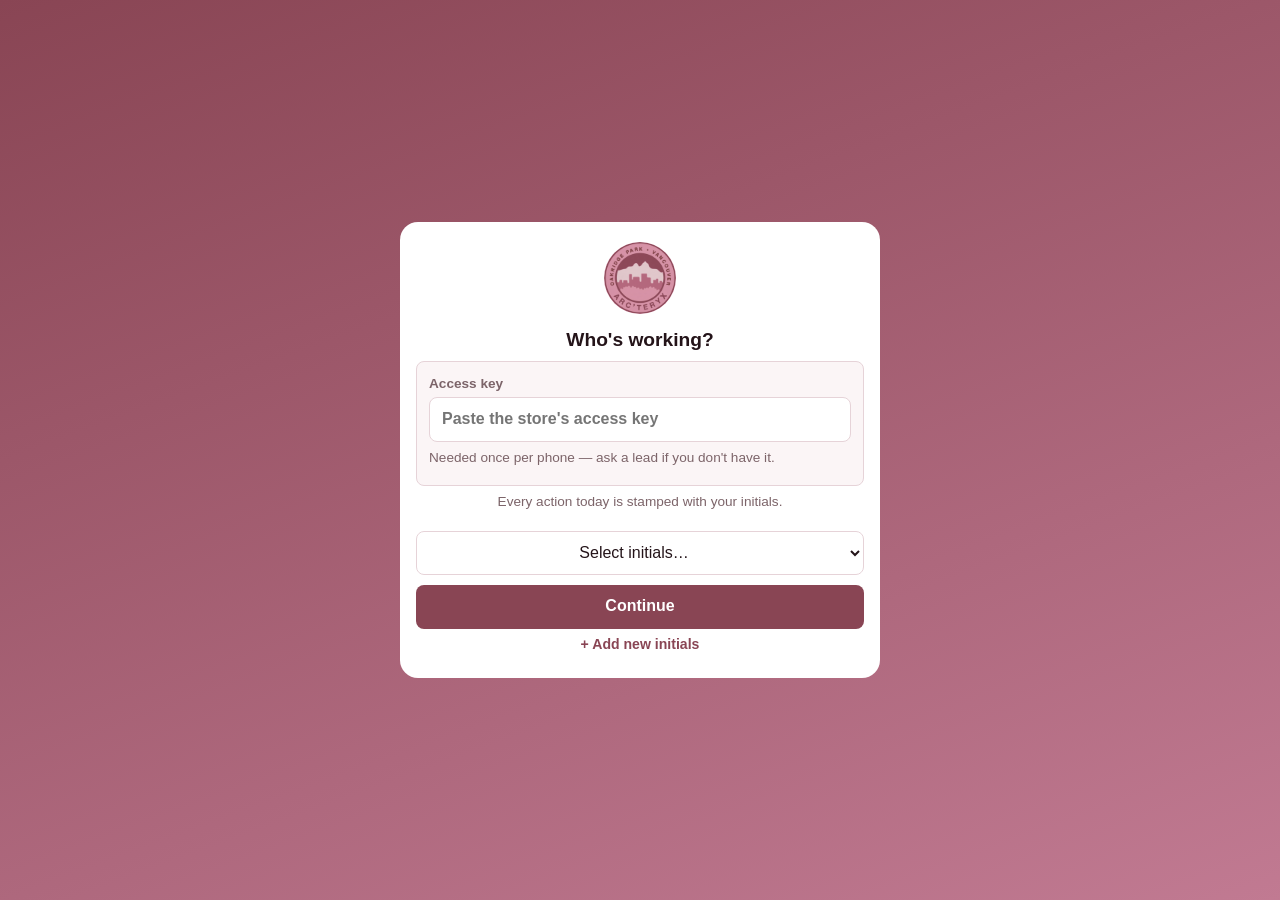
==== index.html @ 9fcde1d9 "Floor Stock: one Check Floor line per style + color, sizes ignored Sold sizes of the same style/colo" ====
<!DOCTYPE html>
<html lang="en">
<head>
<meta charset="UTF-8">
<meta name="viewport" content="width=device-width, initial-scale=1, viewport-fit=cover, maximum-scale=1">
<title>Oakridge Product Suite</title>
<meta name="theme-color" content="#894554">
<meta name="apple-mobile-web-app-capable" content="yes">
<meta name="apple-mobile-web-app-status-bar-style" content="black-translucent">
<meta name="apple-mobile-web-app-title" content="Oakridge OPS">
<link rel="apple-touch-icon" href="icons/apple-touch-icon.png">
<link rel="manifest" href="manifest.webmanifest">
<link rel="stylesheet" href="css/app.css">
</head>
<body>

<header class="topbar">
  <img src="icons/icon-192.png" alt="" class="topbar-logo">
  <h1>Oakridge Product Suite
    <!-- Bump with sw.js CACHE_VERSION on every shipped change. -->
    <span class="header-version" id="header-version">v2.0.2 · rebuild</span>
  </h1>
  <span id="offline-badge" class="badge" hidden>Offline</span>
  <div class="topbar-actions">
    <button id="change-user-btn" class="header-btn" type="button" aria-label="Change user">👤 <span id="header-user-initials">—</span></button>
    <button id="refresh-btn" class="header-btn icon" type="button" aria-label="Refresh from sheet" title="Refresh from sheet">↻</button>
    <button id="settings-btn" class="header-btn icon" type="button" aria-label="Settings" title="Settings">⚙︎</button>
  </div>
</header>

<div id="update-banner" class="update-banner" hidden>
  <span>A new version is ready.</span>
  <button id="update-reload-btn" class="btn primary small" type="button">Reload</button>
</div>

<div id="app" hidden>
<main>

  <!-- ================= HOME ================= -->
  <section id="view-home" class="view" aria-labelledby="home-greeting">
    <div class="view-head">
      <h2 id="home-greeting">Hello</h2>
      <p id="home-freshness" class="hint"></p>
    </div>

    <div class="quick-actions">
      <button type="button" class="quick" data-action="quick-count"><span class="quick-icon">📷</span>Scan to Count</button>
      <button type="button" class="quick" data-action="quick-packslip"><span class="quick-icon">📦</span>Scan Packing Slip</button>
      <button type="button" class="quick" data-action="quick-boxes"><span class="quick-icon">🚚</span>Scan Boxes</button>
    </div>

    <div class="section-head">
      <h3>Needs attention</h3>
      <span id="home-exceptions-count" class="hint"></span>
    </div>
    <div id="home-exceptions" class="exceptions"></div>

    <div class="section-head"><h3>This week</h3></div>
    <div id="home-kpis" class="kpis"></div>
  </section>

  <!-- ================= PRODUCT CATALOG ================= -->
  <section id="view-catalog" class="view" hidden>
    <div class="view-head">
      <h2>Product Catalog</h2>
      <p id="catalog-summary" class="hint"></p>
    </div>

    <div class="search-row">
      <input id="catalog-search" type="search" inputmode="search" autocomplete="off" autocorrect="off" autocapitalize="off"
             placeholder="Scan or search SKU, UPC, style, name…" aria-label="Search products">
      <button type="button" class="icon-btn" data-action="catalog-scan" aria-label="Scan barcode">📷</button>
      <button type="button" class="icon-btn" data-action="catalog-clear" aria-label="Clear">✕</button>
    </div>

    <div id="catalog-results" class="results" hidden></div>
    <div id="catalog-detail" hidden></div>
    <div id="catalog-empty" class="empty-state">
      <p>Scan or search a product to see its details, hard-tag placement, and recent counts.</p>
      <p class="hint">Tag placement is set per style — one assignment covers every color and size.</p>
    </div>

    <details class="panel">
      <summary>Import from MAO</summary>
      <p class="hint">Paste straight from MAO's <em>View Inventory</em> page. Products are matched by SKU and shared with every device.</p>
      <textarea id="catalog-paste" rows="7" placeholder="Paste MAO View Inventory here…"></textarea>
      <div class="row">
        <button type="button" class="btn primary" data-action="catalog-import">Import / Update</button>
        <button type="button" class="btn secondary" data-action="catalog-export">Export CSV</button>
      </div>
      <p id="catalog-import-status" class="status-msg" role="status"></p>
    </details>

    <details class="panel">
      <summary>Hard-tag assignments <span id="catalog-tag-count" class="hint"></span></summary>
      <div id="catalog-tag-list" class="list"></div>
    </details>
  </section>

  <!-- ================= COUNTS ================= -->
  <section id="view-counts" class="view" hidden>
    <div class="view-head"><h2>Counts</h2></div>

    <button type="button" class="btn primary block" data-action="count-scan">📷 Scan Product to Count</button>
    <p id="count-status" class="status-msg" role="status"></p>

    <div class="search-row">
      <input id="count-search" type="search" inputmode="search" autocomplete="off" autocorrect="off" autocapitalize="off"
             placeholder="…or search SKU, UPC, style, name" aria-label="Search product to count">
      <button type="button" class="icon-btn" data-action="count-clear" aria-label="Clear">✕</button>
    </div>
    <div id="count-results" class="results" hidden></div>

    <div id="count-add-card" class="card" hidden>
      <div class="mono dim" id="count-add-upc"></div>
      <h3>Not in the catalog yet</h3>
      <p class="hint">Add it once and every device gets it.</p>
      <div class="form-grid">
        <label>SKU<input type="text" id="count-add-sku" autocomplete="off"></label>
        <label>Description<input type="text" id="count-add-description" autocomplete="off" placeholder="e.g. Atom SL Hoody Men's"></label>
        <label>Style<input type="text" id="count-add-style" autocomplete="off"></label>
        <label>Dept<input type="text" id="count-add-dept" autocomplete="off"></label>
        <label>Color<input type="text" id="count-add-color" autocomplete="off"></label>
        <label>Size<input type="text" id="count-add-size" autocomplete="off"></label>
      </div>
      <p id="count-add-status" class="status-msg" role="status"></p>
      <div class="row">
        <button type="button" class="btn primary" data-action="count-add-save">Add Product</button>
        <button type="button" class="btn secondary" data-action="count-add-cancel">Cancel</button>
      </div>
    </div>

    <div id="count-active-card" class="card accent" hidden>
      <div class="mono dim" id="count-active-sku"></div>
      <h3 id="count-active-desc"></h3>
      <p id="count-active-last" class="hint"></p>
      <div class="count-inputs">
        <label>Expected<input type="number" id="count-expected" inputmode="numeric" min="0" placeholder="0"></label>
        <label>Actual<input type="number" id="count-actual" inputmode="numeric" min="0" placeholder="0"></label>
      </div>
      <p id="count-entry-status" class="status-msg" role="status"></p>
      <div class="row">
        <button type="button" class="btn primary" data-action="count-log">Log Count</button>
        <button type="button" class="btn secondary" data-action="count-cancel">Cancel</button>
      </div>
    </div>

    <div class="section-head">
      <h3>Recent counts</h3>
      <div class="row tight">
        <button type="button" id="count-save-btn" class="btn primary small" data-action="count-save">Save to Sheet</button>
        <button type="button" class="btn secondary small" data-action="count-export">CSV</button>
      </div>
    </div>
    <p id="count-sync-status" class="status-msg" role="status"></p>
    <div id="count-filters" class="chips">
      <button type="button" class="chip" data-action="count-filter" data-filter="all">All <span class="chip-n"></span></button>
      <button type="button" class="chip" data-action="count-filter" data-filter="flagged">Outside tolerance <span class="chip-n"></span></button>
      <button type="button" class="chip" data-action="count-filter" data-filter="unsaved">Not saved <span class="chip-n"></span></button>
    </div>
    <div id="count-list" class="entries"></div>
  </section>

  <!-- ================= CONSOLIDATIONS ================= -->
  <section id="view-consol" class="view" hidden>
    <div class="view-head">
      <h2>Consolidations</h2>
      <a class="hint" href="docs/Consolidations-Guide.pdf" target="_blank" rel="noopener">📄 Consolidations Guide</a>
    </div>
    <p id="consol-status" class="status-msg" role="status"></p>

    <div class="card">
      <h3>Close a box</h3>
      <p class="hint">Scan the packing slip when a box is sealed — logs who closed it and when.</p>
      <button type="button" class="btn primary block" data-action="consol-scan-box">📦 Scan Packing Slip</button>
      <div class="search-row compact">
        <input id="consol-box-ref" type="text" inputmode="numeric" autocomplete="off" placeholder="…or type the reference #" aria-label="Packing slip reference">
        <button type="button" class="btn secondary small" data-action="consol-close-manual">Close Box</button>
      </div>
      <p id="consol-packout-status" class="status-msg" role="status"></p>
    </div>

    <div class="section-head">
      <h3>Holding</h3>
      <span id="consol-holding-count" class="hint"></span>
    </div>
    <div id="consol-holding" class="list"></div>
    <button type="button" id="consol-update-btn" class="btn primary block" data-action="consol-update" disabled>Update Sheet</button>

    <div class="section-head"><h3>Items to consolidate</h3></div>
    <input id="consol-filter" type="search" class="filter-input" autocomplete="off" placeholder="Filter by name, style, color, destination…" aria-label="Filter items">
    <p id="consol-count" class="hint"></p>
    <div id="consol-list" class="lines"></div>

    <div class="section-head">
      <h3>Activity</h3>
      <button type="button" class="btn secondary small" data-action="consol-export">CSV</button>
    </div>
    <div id="consol-log" class="entries"></div>
  </section>

  <!-- ================= RECEIVING ================= -->
  <section id="view-receiving" class="view" hidden>
    <div class="view-head"><h2>Receiving</h2></div>

    <button type="button" class="btn primary block" data-action="recv-scan">🚚 Scan Boxes</button>
    <p id="recv-status" class="status-msg" role="status"></p>

    <div id="recv-awaiting-section" class="card warn" hidden>
      <div class="section-head flush">
        <h3>Waiting on MAO <span class="pill pill-warn" id="recv-awaiting-count"></span></h3>
        <button type="button" class="btn secondary small" data-action="recv-hold-awaiting">Hold all</button>
      </div>
      <p class="hint">On the shelf, but the sheet doesn't show them received into MAO yet. Receive them in MAO, then hold and mark them here.</p>
      <div id="recv-awaiting" class="list"></div>
    </div>

    <div id="recv-holding-section">
      <div class="section-head">
        <h3>Holding</h3>
        <span id="recv-holding-count" class="hint"></span>
      </div>
      <div id="recv-holding" class="list"></div>
      <div class="row">
        <button type="button" id="recv-mark-physical-btn" class="btn primary" data-action="recv-mark-physical" disabled>Physically Received</button>
        <button type="button" id="recv-mark-mao-btn" class="btn primary" data-action="recv-mark-mao" disabled>Received into MAO</button>
      </div>
    </div>

    <div class="section-head">
      <h3>Expected boxes</h3>
      <button type="button" class="btn secondary small" data-action="recv-hold-selected">Hold selected</button>
    </div>
    <input id="recv-filter" type="search" class="filter-input" autocomplete="off" placeholder="Filter by PO # or package…" aria-label="Filter boxes">
    <p id="recv-count" class="hint"></p>
    <div id="recv-expected" class="list"></div>

    <details class="panel">
      <summary>Import from MAO</summary>
      <p class="hint">Paste from MAO's <em>Receive Inventory</em> page (ETA / Package / PO # lines).</p>
      <textarea id="recv-paste" rows="7" placeholder="Paste MAO Receive Inventory here…"></textarea>
      <div class="row">
        <button type="button" class="btn primary" data-action="recv-import">Import</button>
        <button type="button" class="btn secondary" data-action="recv-export">Export CSV</button>
      </div>
      <p id="recv-import-status" class="status-msg" role="status"></p>
    </details>
  </section>

  <!-- ================= FLOOR STOCK ================= -->
  <section id="view-floor" class="view" hidden>
    <div class="view-head">
      <h2>Floor Stock</h2>
      <p id="floor-last-check" class="hint"></p>
    </div>

    <div id="floor-tabs" class="segmented" role="tablist">
      <button type="button" role="tab" data-action="floor-tab" data-sub="check">Check Floor <span class="seg-n" id="floor-n-check"></span></button>
      <button type="button" role="tab" data-action="floor-tab" data-sub="replen">Replen <span class="seg-n" id="floor-n-replen"></span></button>
      <button type="button" role="tab" data-action="floor-tab" data-sub="86">86 Board <span class="seg-n" id="floor-n-86"></span></button>
    </div>

    <div id="floor-panel-check">
      <div class="search-row">
        <input id="floor-search" type="search" inputmode="search" autocomplete="off" autocorrect="off" autocapitalize="off"
               placeholder="Something not on the list? Search to add it…" aria-label="Add a product to Check Floor">
      </div>
      <div id="floor-results" class="results" hidden></div>
      <button type="button" id="floor-manual-btn" class="link-btn" data-action="floor-manual" hidden></button>
      <p id="floor-lookup-status" class="status-msg" role="status"></p>

      <div class="section-head">
        <h3>Holding</h3>
        <span id="floor-check-holding-count" class="hint"></span>
      </div>
      <div id="floor-check-holding" class="list"></div>
      <button type="button" id="floor-check-update" class="btn primary block" data-action="floor-check-update" disabled>Update Sheet</button>
      <p id="floor-check-status" class="status-msg" role="status"></p>

      <div class="section-head"><h3>Sold — check the floor</h3></div>
      <input id="floor-check-filter" type="search" class="filter-input" autocomplete="off" placeholder="Filter by name, SKU, color…" aria-label="Filter">
      <p id="floor-check-count" class="hint"></p>
      <div id="floor-check-list" class="lines"></div>
    </div>

    <div id="floor-panel-replen" hidden>
      <div class="section-head">
        <h3>Holding</h3>
        <span id="floor-replen-holding-count" class="hint"></span>
      </div>
      <div id="floor-replen-holding" class="list"></div>
      <button type="button" id="floor-replen-update" class="btn primary block" data-action="floor-replen-update" disabled>Update Sheet</button>
      <p id="floor-replen-status" class="status-msg" role="status"></p>

      <div class="section-head"><h3>Pick list</h3><span id="floor-replen-count" class="hint"></span></div>
      <div id="floor-replen-list" class="lines"></div>
    </div>

    <div id="floor-panel-86" hidden>
      <div class="section-head"><h3>Out of stock</h3><span id="floor-86-count" class="hint"></span></div>
      <p id="floor-86-status" class="status-msg" role="status"></p>
      <div id="floor-86-list" class="lines"></div>
    </div>
  </section>

</main>

<nav class="bottom-nav" aria-label="Sections">
  <a class="nav-btn" href="#home" data-route="home"><span class="nav-icon">⌂</span>Home<span id="nav-home-badge" class="nav-badge" hidden></span></a>
  <a class="nav-btn" href="#catalog" data-route="catalog"><span class="nav-icon">🏷</span>Catalog</a>
  <a class="nav-btn" href="#counts" data-route="counts"><span class="nav-icon">#</span>Counts</a>
  <a class="nav-btn" href="#consol" data-route="consol"><span class="nav-icon">📦</span>Consol</a>
  <a class="nav-btn" href="#receiving" data-route="receiving"><span class="nav-icon">🚚</span>Receiving</a>
  <a class="nav-btn" href="#floor" data-route="floor"><span class="nav-icon">▦</span>Floor</a>
</nav>
</div>

<!-- ================= OVERLAYS ================= -->

<div id="boot-loading" class="boot-loading" hidden>
  <div class="spinner" aria-hidden="true"></div>
  <p>Pulling the latest from the sheet…</p>
  <p class="hint">Can take up to ~10 seconds on first sign-in.</p>
  <button type="button" id="boot-skip" class="btn secondary" hidden>Continue with what's saved on this phone</button>
</div>

<div id="toast" class="toast" role="status" hidden></div>

<div id="login-gate" class="modal login" hidden>
  <div class="modal-inner">
    <img src="icons/icon-192.png" alt="" class="login-logo">
    <h2>Who's working?</h2>

    <div id="login-key-section" class="login-key">
      <label for="login-key">Access key
        <input id="login-key" type="password" autocomplete="off" autocapitalize="off" spellcheck="false" placeholder="Paste the store's access key">
      </label>
      <p class="hint">Needed once per phone — ask a lead if you don't have it.</p>
      <p id="login-key-status" class="status-msg" role="status"></p>
    </div>
    <p id="login-key-saved" class="hint" hidden>🔑 Access key saved on this phone · <button type="button" id="login-key-change" class="link-btn">Change</button></p>

    <p class="hint">Every action today is stamped with your initials.</p>
    <select id="login-select" aria-label="Your initials"></select>
    <p id="login-status" class="status-msg" role="status"></p>
    <button type="button" id="login-continue" class="btn primary block">Continue</button>
    <button type="button" id="login-add-toggle" class="link-btn">+ Add new initials</button>
    <div id="login-add-row" class="search-row compact" hidden>
      <input id="login-add-input" type="text" maxlength="4" autocapitalize="characters" autocomplete="off" placeholder="Initials" aria-label="New initials">
      <button type="button" id="login-add-save" class="btn secondary small">Add</button>
    </div>
    <p id="login-add-status" class="status-msg" role="status"></p>
  </div>
</div>

<div id="user-modal" class="modal" hidden>
  <div class="modal-inner">
    <h2>Change user</h2>
    <p class="hint">Currently signed in as <strong id="user-current"></strong>.</p>
    <select id="user-select" aria-label="Initials"></select>
    <button type="button" id="user-add-toggle" class="link-btn">+ Add new initials</button>
    <div id="user-add-row" class="search-row compact" hidden>
      <input id="user-add-input" type="text" maxlength="4" autocapitalize="characters" autocomplete="off" placeholder="Initials" aria-label="New initials">
      <button type="button" id="user-add-save" class="btn secondary small">Add</button>
    </div>
    <p id="user-add-status" class="status-msg" role="status"></p>
    <div class="row">
      <button type="button" id="user-save" class="btn primary">Switch</button>
      <button type="button" class="btn secondary" data-close="user-modal">Cancel</button>
    </div>
  </div>
</div>

<div id="settings-modal" class="modal" hidden>
  <div class="modal-inner">
    <h2>Settings</h2>
    <label>Google Sheet URL (Apps Script)
      <input id="settings-url" type="url" autocomplete="off" spellcheck="false">
    </label>
    <label>Access key
      <input id="settings-key" type="password" autocomplete="off" spellcheck="false">
    </label>
    <p class="hint">Same values as the original app. If this phone already had them set there, they're picked up automatically.</p>
    <button type="button" id="settings-save-btn" class="btn primary block">Save &amp; sync</button>
    <p id="settings-status" class="status-msg" role="status"></p>

    <h3 class="subhead">Staff roster</h3>
    <div id="settings-roster" class="chips"></div>
    <div class="search-row compact">
      <input id="settings-add-input" type="text" maxlength="4" autocapitalize="characters" autocomplete="off" placeholder="New initials" aria-label="New initials">
      <button type="button" id="settings-add-btn" class="btn secondary small">Add</button>
    </div>
    <p id="settings-add-status" class="status-msg" role="status"></p>

    <button type="button" id="settings-feedback-btn" class="btn secondary block">💬 Leave feedback</button>
    <p id="settings-about" class="hint about"></p>
    <button type="button" class="btn secondary block" data-close="settings-modal">Close</button>
  </div>
</div>

<div id="feedback-modal" class="modal" hidden>
  <div class="modal-inner">
    <h2>Leave feedback</h2>
    <p class="hint">Something broken, confusing, or missing? It goes straight to the Feedback sheet.</p>
    <textarea id="feedback-text" rows="5"></textarea>
    <p id="feedback-status" class="status-msg" role="status"></p>
    <div class="row">
      <button type="button" id="feedback-submit-btn" class="btn primary">Send</button>
      <button type="button" class="btn secondary" data-close="feedback-modal">Cancel</button>
    </div>
  </div>
</div>

<div id="mao-reminder-modal" class="modal" hidden>
  <div class="modal-inner">
    <h2>Close it in MAO too</h2>
    <p>Box <strong id="mao-reminder-reference" class="mono"></strong> will be logged as closed here.</p>
    <p class="warn-text">This app can't see MAO. Make sure the box is closed in MAO as well.</p>
    <button type="button" id="mao-reminder-confirm-btn" class="btn primary block">It's closed in MAO, log it</button>
  </div>
</div>

<div id="recv-add-modal" class="modal" hidden>
  <div class="modal-inner">
    <h2>Box not on the expected list</h2>
    <label>Package barcode<input id="recv-add-barcode" type="text" readonly></label>
    <label>PO #<input id="recv-add-po" type="text" inputmode="numeric" autocomplete="off"></label>
    <p id="recv-add-status" class="status-msg" role="status"></p>
    <div class="row">
      <button type="button" id="recv-add-save-btn" class="btn primary">Add &amp; hold</button>
      <button type="button" class="btn secondary" data-close="recv-add-modal">Cancel</button>
    </div>
  </div>
</div>

<div id="floor-needed-modal" class="modal" hidden>
  <div class="modal-inner">
    <h2>Which sizes are needed?</h2>
    <p id="floor-needed-label" class="hint"></p>
    <div id="floor-needed-sizes" class="size-grid"></div>
    <p id="floor-needed-status" class="status-msg" role="status"></p>
    <div class="row">
      <button type="button" id="floor-needed-save-btn" class="btn primary">Stage as Needed</button>
      <button type="button" class="btn secondary" data-close="floor-needed-modal">Cancel</button>
    </div>
  </div>
</div>

<div id="floor-manual-modal" class="modal" hidden>
  <div class="modal-inner">
    <h2>Add by hand</h2>
    <p id="floor-manual-label" class="hint"></p>
    <div id="floor-manual-sizes" class="size-grid"></div>
    <input id="floor-manual-other-size" type="text" placeholder="Other size" aria-label="Other size" hidden>
    <p id="floor-manual-status" class="status-msg" role="status"></p>
    <div class="row">
      <button type="button" id="floor-manual-save-btn" class="btn primary">Add as Needed</button>
      <button type="button" class="btn secondary" data-close="floor-manual-modal">Cancel</button>
    </div>
  </div>
</div>

<div id="scanner-modal" class="scanner-modal" hidden>
  <div class="scanner-modal-inner">
    <h2 id="scanner-modal-title">Scanning…</h2>
    <div id="scanner-modal-view"></div>
    <div id="scanner-zoom-row" class="scanner-zoom-row" hidden>
      <button id="scanner-zoom-out-btn" class="icon-btn" type="button" aria-label="Zoom out">−</button>
      <span id="scanner-zoom-label" class="hint">1.0x</span>
      <button id="scanner-zoom-in-btn" class="icon-btn" type="button" aria-label="Zoom in">+</button>
    </div>
    <p id="scanner-modal-feedback" class="status-msg" role="status"></p>
    <button id="scanner-modal-cancel" class="btn secondary block" type="button">Cancel</button>
  </div>
</div>

<script src="js/vendor/html5-qrcode.min.js"></script>
<script src="js/core/utils.js"></script>
<script src="js/core/store.js"></script>
<script src="js/core/api.js"></script>
<script src="js/core/data.js"></script>
<script src="js/core/ui.js"></script>
<script src="js/core/scanner.js"></script>
<script src="js/core/exceptions.js"></script>
<script src="js/core/router.js"></script>
<script src="js/modules/login.js"></script>
<script src="js/modules/settings.js"></script>
<script src="js/modules/home.js"></script>
<script src="js/modules/catalog.js"></script>
<script src="js/modules/counts.js"></script>
<script src="js/modules/consol.js"></script>
<script src="js/modules/receiving.js"></script>
<script src="js/modules/floor.js"></script>
<script src="js/app.js"></script>
</body>
</html>
---- css/app.css ----
:root {
  /* Palette from the Oakridge Park / Arc'teryx badge — same as the original app */
  --bg: #f7eef1;
  --surface: #ffffff;
  --surface-2: #fbf5f6;
  --border: #e6d3d8;
  --text: #241419;
  --text-dim: #7c6469;
  --accent: #894554;
  --accent-dark: #6b3341;
  --accent-soft: rgba(137, 69, 84, 0.1);
  --ok: #2f7d55;
  --ok-soft: rgba(47, 125, 85, 0.12);
  --warn: #9a640b;
  --warn-soft: rgba(184, 121, 15, 0.14);
  --danger: #b23e30;
  --danger-soft: rgba(193, 75, 60, 0.12);
  --radius: 12px;
  --radius-sm: 8px;
  --nav-h: 62px;
  color-scheme: light;
}

* { box-sizing: border-box; }
[hidden] { display: none !important; }

html, body { margin: 0; padding: 0; }

body {
  background: var(--bg);
  color: var(--text);
  font: 16px/1.4 -apple-system, BlinkMacSystemFont, "Segoe UI", Roboto, sans-serif;
  min-height: 100vh;
  -webkit-tap-highlight-color: transparent;
}

h1, h2, h3 { margin: 0; line-height: 1.2; }
.mono { font-family: ui-monospace, SFMono-Regular, Menlo, monospace; font-size: 0.92em; }
.dim, .hint { color: var(--text-dim); }
.hint { font-size: 0.85rem; }
p { margin: 6px 0; }

/* ---------- Top bar ---------- */
.topbar {
  position: sticky;
  top: 0;
  z-index: 20;
  display: flex;
  align-items: center;
  gap: 10px;
  padding: calc(env(safe-area-inset-top) + 8px) 12px 8px;
  background: linear-gradient(135deg, var(--accent) 0%, #b06d84 100%);
  color: #fff;
  box-shadow: 0 2px 10px rgba(70, 20, 30, 0.15);
}
.topbar-logo { width: 34px; height: 34px; border-radius: 50%; flex: none; }
.topbar h1 {
  font-size: 0.78rem;
  font-weight: 800;
  letter-spacing: 1.2px;
  text-transform: uppercase;
  flex: 1;
  min-width: 0;
  white-space: nowrap;
  overflow: hidden;
  text-overflow: ellipsis;
}
.header-version {
  display: block;
  font-size: 0.6rem;
  font-weight: 600;
  letter-spacing: 0.5px;
  opacity: 0.8;
}
.topbar-actions { display: flex; gap: 6px; flex: none; }
.header-btn {
  border: 0;
  background: rgba(255, 255, 255, 0.18);
  color: #fff;
  border-radius: 999px;
  min-height: 34px;
  padding: 0 10px;
  font: inherit;
  font-size: 0.85rem;
  font-weight: 600;
  cursor: pointer;
}
.header-btn.icon { width: 34px; padding: 0; font-size: 1.05rem; }
.header-btn.spinning { animation: spin 0.9s linear infinite; }
@keyframes spin { to { transform: rotate(360deg); } }
.badge {
  background: #fff;
  color: var(--danger);
  font-size: 0.7rem;
  font-weight: 700;
  padding: 2px 8px;
  border-radius: 999px;
}

.update-banner {
  display: flex;
  align-items: center;
  justify-content: space-between;
  gap: 10px;
  padding: 10px 16px;
  background: var(--accent-dark);
  color: #fff;
  font-size: 0.9rem;
}

/* ---------- Layout ---------- */
main {
  max-width: 720px;
  margin: 0 auto;
  padding: 16px 16px calc(var(--nav-h) + env(safe-area-inset-bottom) + 24px);
}
.view-head { margin-bottom: 14px; }
.view-head h2 { font-size: 1.5rem; font-weight: 800; }
.section-head {
  display: flex;
  align-items: center;
  justify-content: space-between;
  gap: 10px;
  margin: 24px 0 10px;
}
.section-head h3 { font-size: 1rem; font-weight: 700; }
.section-head.flush { margin-top: 0; }
.subhead { font-size: 0.95rem; margin: 18px 0 8px; }
.row { display: flex; flex-wrap: wrap; gap: 8px; margin-top: 10px; }
.row.tight { margin-top: 0; gap: 6px; }

/* ---------- Bottom nav ---------- */
.bottom-nav {
  position: fixed;
  left: 0;
  right: 0;
  bottom: 0;
  z-index: 20;
  display: grid;
  grid-template-columns: repeat(6, 1fr);
  height: calc(var(--nav-h) + env(safe-area-inset-bottom));
  padding-bottom: env(safe-area-inset-bottom);
  background: var(--surface);
  border-top: 1px solid var(--border);
  box-shadow: 0 -2px 10px rgba(70, 20, 30, 0.06);
}
.nav-btn {
  position: relative;
  display: flex;
  flex-direction: column;
  align-items: center;
  justify-content: center;
  gap: 2px;
  color: var(--text-dim);
  text-decoration: none;
  font-size: 0.66rem;
  font-weight: 600;
}
.nav-icon { font-size: 1.2rem; line-height: 1; }
.nav-btn.active { color: var(--accent); }
.nav-btn.active::before {
  content: "";
  position: absolute;
  top: 0;
  left: 25%;
  right: 25%;
  height: 3px;
  border-radius: 0 0 3px 3px;
  background: var(--accent);
}
.nav-badge {
  position: absolute;
  top: 6px;
  left: calc(50% + 6px);
  min-width: 18px;
  height: 18px;
  padding: 0 5px;
  border-radius: 999px;
  background: var(--danger);
  color: #fff;
  font-size: 0.68rem;
  line-height: 18px;
  text-align: center;
}

/* ---------- Buttons & inputs ---------- */
.btn {
  display: inline-flex;
  align-items: center;
  justify-content: center;
  gap: 6px;
  min-height: 44px;
  padding: 0 16px;
  border-radius: var(--radius-sm);
  border: 1px solid transparent;
  font: inherit;
  font-weight: 650;
  cursor: pointer;
}
.btn.small { min-height: 34px; padding: 0 12px; font-size: 0.85rem; }
.btn.block { display: flex; width: 100%; margin-top: 10px; }
.btn.primary { background: var(--accent); color: #fff; }
.btn.primary:active { background: var(--accent-dark); }
.btn.secondary { background: var(--surface); color: var(--accent-dark); border-color: var(--border); }
.btn:disabled { opacity: 0.45; cursor: default; }
.btn.busy { opacity: 0.7; }
.link-btn {
  border: 0;
  background: none;
  color: var(--accent);
  font: inherit;
  font-size: 0.88rem;
  font-weight: 600;
  padding: 6px 0;
  cursor: pointer;
}
.icon-btn {
  flex: none;
  width: 44px;
  height: 44px;
  border-radius: var(--radius-sm);
  border: 1px solid var(--border);
  background: var(--surface);
  font-size: 1.05rem;
  cursor: pointer;
}

input[type="text"], input[type="search"], input[type="number"], input[type="url"], input[type="password"], select, textarea {
  width: 100%;
  min-height: 44px;
  padding: 10px 12px;
  border: 1px solid var(--border);
  border-radius: var(--radius-sm);
  background: var(--surface);
  color: var(--text);
  font: inherit;
  font-size: 16px; /* prevents iOS zoom-on-focus */
}
textarea { resize: vertical; font-family: ui-monospace, Menlo, monospace; font-size: 14px; }
input:focus, select:focus, textarea:focus { outline: 2px solid var(--accent-soft); border-color: var(--accent); }
label { display: block; font-size: 0.85rem; font-weight: 600; color: var(--text-dim); margin: 10px 0 0; }
label input, label select { margin-top: 4px; color: var(--text); font-weight: 400; }

.search-row { display: flex; gap: 8px; margin: 12px 0 0; }
.search-row input { flex: 1; min-width: 0; }
.search-row.compact { margin-top: 10px; align-items: center; }
.filter-input { margin-bottom: 4px; }

.status-msg { font-size: 0.88rem; color: var(--ok); min-height: 0; margin: 8px 0 0; }
.status-msg:empty { margin: 0; }
.status-msg.error { color: var(--danger); }
.warn-text { color: var(--warn); font-weight: 600; }

/* ---------- Cards, lists ---------- */
.card {
  background: var(--surface);
  border: 1px solid var(--border);
  border-radius: var(--radius);
  padding: 14px;
  margin-top: 14px;
}
.card h3 { font-size: 1.05rem; margin: 2px 0 4px; }
.card.accent { border-color: var(--accent); box-shadow: 0 0 0 3px var(--accent-soft); }
.card.warn { border-color: #e2c48e; background: #fffaf1; }

.panel {
  background: var(--surface);
  border: 1px solid var(--border);
  border-radius: var(--radius);
  padding: 0 14px;
  margin-top: 18px;
}
.panel > summary {
  cursor: pointer;
  font-weight: 700;
  padding: 14px 0;
  list-style-position: inside;
}
.panel[open] { padding-bottom: 14px; }

.results, .list, .entries, .lines { display: flex; flex-direction: column; gap: 8px; }
.results { margin-top: 10px; }

.result-row, .list-row {
  display: flex;
  align-items: center;
  justify-content: space-between;
  gap: 12px;
  width: 100%;
  padding: 12px;
  border: 1px solid var(--border);
  border-radius: var(--radius-sm);
  background: var(--surface);
  color: var(--text);
  font: inherit;
  text-align: left;
  cursor: pointer;
}
.list-row.static { cursor: default; }
.list-row.overdue { border-left: 4px solid var(--warn); }
.check-row { margin: 0; font-weight: 400; color: var(--text); font-size: 1rem; }
.check-row input { width: 22px; height: 22px; flex: none; accent-color: var(--accent); }
.grow { flex: 1; min-width: 0; }
.result-main { display: flex; flex-direction: column; min-width: 0; }
.result-title { font-weight: 600; }
.result-sub { color: var(--text-dim); font-size: 0.8rem; }
.result-cta, .list-row-end { flex: none; color: var(--accent); font-weight: 600; font-size: 0.85rem; text-align: right; }
.list-row-end.age { color: var(--warn); }
.no-results { color: var(--text-dim); padding: 14px; text-align: center; background: var(--surface-2); border-radius: var(--radius-sm); }
.empty-state { text-align: center; padding: 22px 12px; color: var(--text-dim); }

.entry {
  padding: 10px 12px;
  border: 1px solid var(--border);
  border-radius: var(--radius-sm);
  background: var(--surface);
}
.entry-flagged { border-left: 4px solid var(--danger); }
.entry-top { display: flex; justify-content: space-between; align-items: flex-start; gap: 10px; }
.entry-title { font-weight: 600; }
.entry-meta { color: var(--text-dim); font-size: 0.82rem; margin-top: 3px; }

.pill {
  display: inline-block;
  padding: 1px 8px;
  border-radius: 999px;
  font-size: 0.75rem;
  font-weight: 700;
  white-space: nowrap;
}
.pill-ok { background: var(--ok-soft); color: var(--ok); }
.pill-warn { background: var(--warn-soft); color: var(--warn); }
.pill-danger { background: var(--danger-soft); color: var(--danger); }
.pill-muted { background: var(--surface-2); color: var(--text-dim); border: 1px solid var(--border); }

.chips { display: flex; flex-wrap: wrap; gap: 6px; margin: 4px 0 10px; }
.chip {
  border: 1px solid var(--border);
  background: var(--surface);
  color: var(--text);
  border-radius: 999px;
  padding: 6px 12px;
  font: inherit;
  font-size: 0.82rem;
  font-weight: 600;
  cursor: pointer;
}
.chip.static { cursor: default; }
.chip.active { background: var(--accent); border-color: var(--accent); color: #fff; }
.chip-n:empty { display: none; }

/* ---------- Home ---------- */
.quick-actions { display: grid; grid-template-columns: repeat(3, 1fr); gap: 8px; }
.quick {
  display: flex;
  flex-direction: column;
  align-items: center;
  gap: 6px;
  padding: 14px 6px;
  border: 1px solid var(--border);
  border-radius: var(--radius);
  background: var(--surface);
  color: var(--accent-dark);
  font: inherit;
  font-size: 0.8rem;
  font-weight: 700;
  cursor: pointer;
}
.quick-icon { font-size: 1.5rem; }

.exceptions { display: flex; flex-direction: column; gap: 10px; }
.exception {
  background: var(--surface);
  border: 1px solid var(--border);
  border-left: 5px solid var(--text-dim);
  border-radius: var(--radius);
  padding: 12px 14px;
}
.exception-head { display: flex; align-items: center; gap: 8px; }
.exception h3 { font-size: 0.98rem; }
.exception-detail { color: var(--text-dim); font-size: 0.86rem; }
.exception-items { margin: 6px 0 8px; padding-left: 18px; font-size: 0.84rem; }
.sev-dot { width: 9px; height: 9px; border-radius: 50%; background: var(--text-dim); flex: none; }
.sev-high { border-left-color: var(--danger); }
.sev-high .sev-dot { background: var(--danger); }
.sev-medium { border-left-color: var(--warn); }
.sev-medium .sev-dot { background: var(--warn); }
.sev-info { border-left-color: var(--border); background: var(--surface-2); }
.all-clear {
  display: flex;
  align-items: center;
  gap: 12px;
  padding: 16px;
  border-radius: var(--radius);
  background: var(--ok-soft);
}
.all-clear-icon {
  width: 36px;
  height: 36px;
  border-radius: 50%;
  background: var(--ok);
  color: #fff;
  display: grid;
  place-items: center;
  font-weight: 800;
}

.kpis { display: grid; grid-template-columns: repeat(2, 1fr); gap: 8px; }
.kpi {
  display: flex;
  flex-direction: column;
  align-items: flex-start;
  gap: 2px;
  padding: 14px;
  border: 1px solid var(--border);
  border-radius: var(--radius);
  background: var(--surface);
  color: var(--text);
  font: inherit;
  text-align: left;
  cursor: pointer;
}
.kpi-value { font-size: 1.6rem; font-weight: 800; color: var(--accent-dark); font-variant-numeric: tabular-nums; }
.kpi-label { font-size: 0.85rem; font-weight: 700; }
.kpi-sub { font-size: 0.75rem; color: var(--text-dim); }

/* ---------- Catalog ---------- */
.product-title { font-size: 1.2rem; margin: 4px 0 10px; }
.facts { display: grid; grid-template-columns: repeat(2, 1fr); gap: 8px 14px; margin: 0 0 12px; }
.facts div { min-width: 0; }
.facts dt { font-size: 0.72rem; text-transform: uppercase; letter-spacing: 0.5px; color: var(--text-dim); }
.facts dd { margin: 0; font-weight: 600; overflow-wrap: anywhere; }
.tag-box { border-radius: var(--radius-sm); padding: 12px; background: var(--accent-soft); }
.tag-box.empty { background: var(--surface-2); border: 1px dashed var(--border); }
.tag-box-label { font-size: 0.75rem; font-weight: 700; text-transform: uppercase; color: var(--accent-dark); }
.tag-box-value { font-size: 1.15rem; font-weight: 800; margin: 2px 0 8px; }
.tag-assign-row { display: flex; gap: 8px; }
.tag-assign-row select { flex: 1; min-width: 0; }
.mini-list { list-style: none; margin: 0 0 10px; padding: 0; font-size: 0.85rem; }
.mini-list li { display: flex; justify-content: space-between; gap: 10px; padding: 6px 0; border-bottom: 1px solid var(--border); }

/* ---------- Counts ---------- */
.form-grid { display: grid; grid-template-columns: repeat(2, 1fr); gap: 0 10px; }
.count-inputs { display: grid; grid-template-columns: 1fr 1fr; gap: 10px; }
.count-inputs input { font-size: 1.3rem; text-align: center; }

/* ---------- Line cards (Consolidations, Floor Stock) ---------- */
.line-card {
  display: flex;
  flex-direction: column;
  gap: 10px;
  padding: 12px;
  border: 1px solid var(--border);
  border-radius: var(--radius-sm);
  background: var(--surface);
}
.line-card.complete { border-color: var(--ok); background: #f6fbf8; }
.line-title { font-weight: 650; }
.line-sub { color: var(--text-dim); font-size: 0.82rem; margin-top: 2px; }
.line-controls { display: flex; flex-wrap: wrap; align-items: center; justify-content: space-between; gap: 8px; }
.line-card.stacked { flex-direction: column !important; align-items: stretch !important; }
.size-rows { display: flex; flex-direction: column; gap: 6px; }
.size-row { display: flex; align-items: center; justify-content: space-between; gap: 8px; padding-top: 6px; border-top: 1px solid var(--border); }
.size-row-actions { display: flex; gap: 6px; }
.line-sub .age { color: var(--warn); font-weight: 600; }
.size-tag {
  display: inline-block;
  padding: 0 7px;
  border-radius: 6px;
  background: var(--accent-soft);
  color: var(--accent-dark);
  font-size: 0.8rem;
  font-weight: 700;
}

.stepper { display: flex; align-items: center; gap: 6px; }
.stepper .btn { width: 38px; padding: 0; font-size: 1.1rem; }
.stepper-input { width: 64px !important; text-align: center; min-height: 34px !important; padding: 4px !important; }
.stepper-total { color: var(--text-dim); font-size: 0.9rem; font-weight: 600; }

.stage-strip { display: inline-flex; align-items: center; gap: 4px; margin-top: 6px; }
.stage-dot { width: 18px; height: 5px; border-radius: 3px; background: var(--border); }
.stage-dot.on { background: var(--accent); }
.stage-dot.warn { background: var(--danger); }
.stage-label { font-size: 0.72rem; font-weight: 700; color: var(--text-dim); margin-left: 4px; text-transform: uppercase; letter-spacing: 0.4px; }
.stage-out .stage-label { color: var(--danger); }
.stage-restocked .stage-label, .stage-picked .stage-label { color: var(--ok); }

.segmented {
  display: grid;
  grid-template-columns: repeat(3, 1fr);
  gap: 4px;
  padding: 4px;
  border-radius: var(--radius);
  background: var(--surface-2);
  border: 1px solid var(--border);
  margin-bottom: 6px;
}
.segmented button {
  border: 0;
  background: transparent;
  border-radius: var(--radius-sm);
  min-height: 38px;
  font: inherit;
  font-size: 0.8rem;
  font-weight: 700;
  color: var(--text-dim);
  white-space: nowrap;
  padding: 0 4px;
  cursor: pointer;
}
.segmented button.active { background: var(--surface); color: var(--accent-dark); box-shadow: 0 1px 4px rgba(70, 20, 30, 0.1); }
.seg-n {
  display: inline-block;
  min-width: 20px;
  padding: 0 5px;
  border-radius: 999px;
  background: var(--accent-soft);
  font-size: 0.72rem;
}
.seg-n:empty { display: none; }

.size-grid { display: grid; grid-template-columns: repeat(4, 1fr); gap: 6px; margin: 10px 0; }
.size-check { margin: 0; }
.size-check input { position: absolute; opacity: 0; pointer-events: none; }
.size-check span {
  display: flex;
  align-items: center;
  justify-content: center;
  min-height: 42px;
  padding: 0 4px;
  border: 1px solid var(--border);
  border-radius: var(--radius-sm);
  background: var(--surface);
  color: var(--text);
  font-weight: 700;
  font-size: 0.9rem;
  text-align: center;
}
.size-check input:checked + span { background: var(--accent); border-color: var(--accent); color: #fff; }
.size-check input:focus-visible + span { outline: 2px solid var(--accent); }

/* ---------- Modals & overlays ---------- */
.modal {
  position: fixed;
  inset: 0;
  z-index: 50;
  display: flex;
  align-items: flex-end;
  justify-content: center;
  background: rgba(36, 20, 25, 0.5);
}
.modal-inner {
  width: 100%;
  max-width: 480px;
  max-height: 90vh;
  overflow-y: auto;
  background: var(--surface);
  border-radius: 18px 18px 0 0;
  padding: 20px 16px calc(env(safe-area-inset-bottom) + 18px);
}
.modal-inner h2 { font-size: 1.2rem; margin-bottom: 6px; }
@media (min-width: 600px) {
  .modal { align-items: center; }
  .modal-inner { border-radius: 18px; }
}
.modal.login { background: linear-gradient(160deg, var(--accent) 0%, #c17a92 100%); align-items: center; padding: 16px; }
.modal.login .modal-inner { border-radius: 18px; text-align: center; }
.modal.login select { margin: 14px 0 0; text-align: center; }
.login-key { text-align: left; margin: 10px 0 4px; padding: 12px; border-radius: var(--radius-sm); background: var(--surface-2); border: 1px solid var(--border); }
.login-key label { margin-top: 0; }
.boot-loading .btn { margin-top: 18px; }
.login-logo { width: 72px; height: 72px; border-radius: 50%; margin-bottom: 8px; }
.about { margin-top: 14px; font-size: 0.78rem; }

.boot-loading {
  position: fixed;
  inset: 0;
  z-index: 40;
  display: flex;
  flex-direction: column;
  align-items: center;
  justify-content: center;
  gap: 4px;
  background: var(--bg);
  text-align: center;
  padding: 16px;
}
.spinner {
  width: 40px;
  height: 40px;
  border-radius: 50%;
  border: 4px solid var(--accent-soft);
  border-top-color: var(--accent);
  animation: spin 0.9s linear infinite;
  margin-bottom: 10px;
}

.toast {
  position: fixed;
  left: 16px;
  right: 16px;
  bottom: calc(var(--nav-h) + env(safe-area-inset-bottom) + 12px);
  z-index: 60;
  max-width: 480px;
  margin: 0 auto;
  padding: 12px 14px;
  border-radius: var(--radius-sm);
  background: var(--text);
  color: #fff;
  font-size: 0.9rem;
  box-shadow: 0 6px 20px rgba(0, 0, 0, 0.2);
}
.toast.error { background: var(--danger); }

/* ---------- Scanner (same behavior as the original app) ---------- */
.scanner-modal {
  position: fixed;
  inset: 0;
  z-index: 100;
  display: flex;
  align-items: center;
  justify-content: center;
  padding: 16px;
  background: rgba(10, 20, 24, 0.88);
}
.scanner-modal-inner { width: 100%; max-width: 420px; background: var(--surface); border-radius: var(--radius); padding: 16px; }
.scanner-modal-inner h2 { margin: 0 0 12px; text-align: center; font-size: 1.05rem; }
#scanner-modal-view { width: 100%; border-radius: var(--radius-sm); overflow: hidden; margin-bottom: 12px; }
.scanner-zoom-row { display: flex; align-items: center; justify-content: center; gap: 14px; margin-bottom: 12px; }
#scanner-zoom-label { min-width: 42px; text-align: center; font-weight: 600; }

@media (min-width: 720px) {
  .kpis { grid-template-columns: repeat(4, 1fr); }
  .line-card { flex-direction: row; align-items: center; justify-content: space-between; }
  .line-controls { flex: none; justify-content: flex-end; }
}
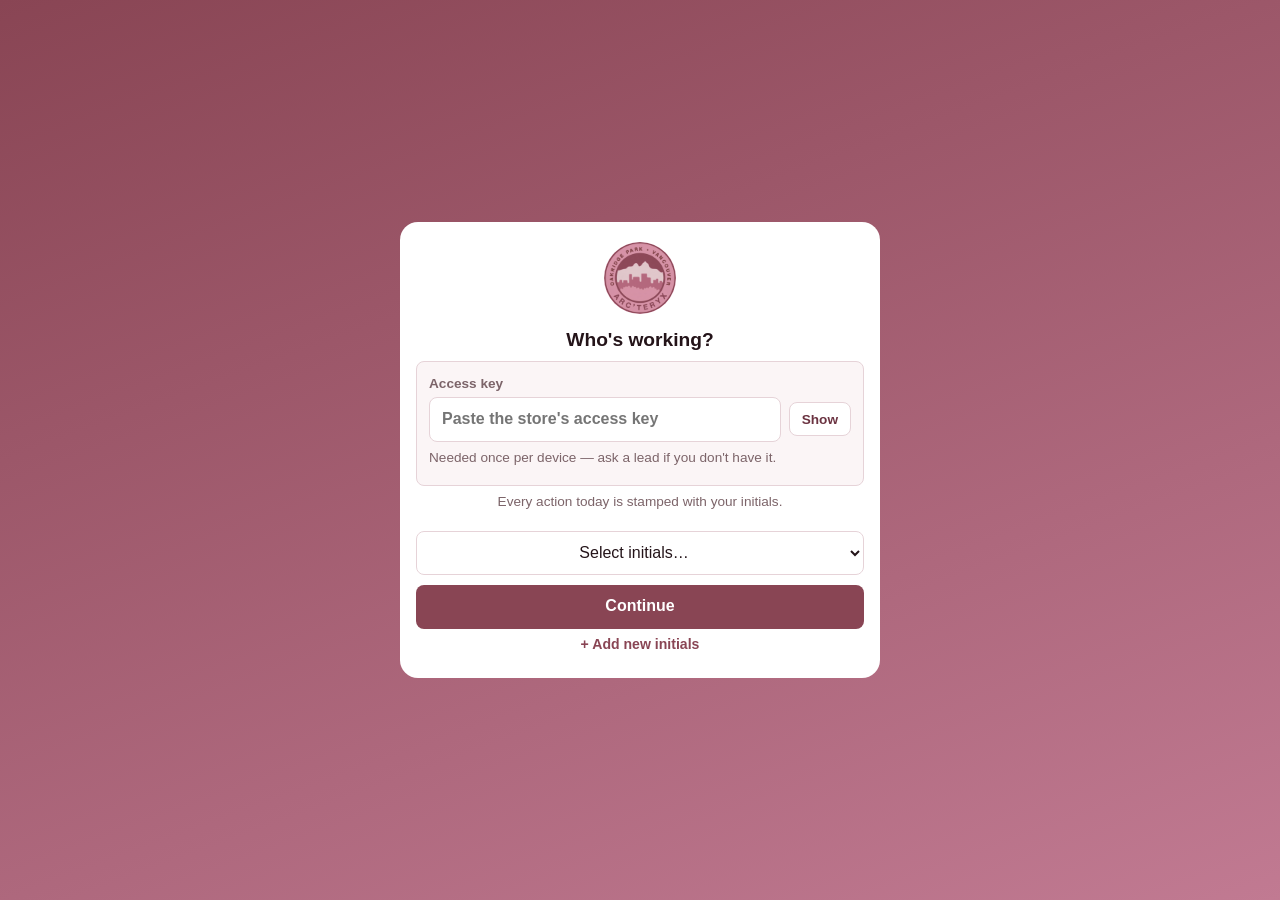
==== commit 5657dd12: "Sign-in: say where the access key came from; recheck it on open On a browser that has used the origi" ====
--- a/index.html
+++ b/index.html
@@ -18,7 +18,7 @@
   <img src="icons/icon-192.png" alt="" class="topbar-logo">
   <h1>Oakridge Product Suite
     <!-- Bump with sw.js CACHE_VERSION on every shipped change. -->
-    <span class="header-version" id="header-version">v2.0.2 · rebuild</span>
+    <span class="header-version" id="header-version">v2.0.3 · rebuild</span>
   </h1>
   <span id="offline-badge" class="badge" hidden>Offline</span>
   <div class="topbar-actions">
@@ -321,7 +321,7 @@
   <div class="spinner" aria-hidden="true"></div>
   <p>Pulling the latest from the sheet…</p>
   <p class="hint">Can take up to ~10 seconds on first sign-in.</p>
-  <button type="button" id="boot-skip" class="btn secondary" hidden>Continue with what's saved on this phone</button>
+  <button type="button" id="boot-skip" class="btn secondary" hidden>Continue with what's saved on this device</button>
 </div>
 
 <div id="toast" class="toast" role="status" hidden></div>
@@ -333,12 +333,15 @@
 
     <div id="login-key-section" class="login-key">
       <label for="login-key">Access key
-        <input id="login-key" type="password" autocomplete="off" autocapitalize="off" spellcheck="false" placeholder="Paste the store's access key">
+        <span class="key-row">
+          <input id="login-key" type="password" autocomplete="off" autocapitalize="off" spellcheck="false" placeholder="Paste the store's access key">
+          <button type="button" id="login-key-show" class="btn secondary small">Show</button>
+        </span>
       </label>
-      <p class="hint">Needed once per phone — ask a lead if you don't have it.</p>
+      <p class="hint">Needed once per device — ask a lead if you don't have it.</p>
       <p id="login-key-status" class="status-msg" role="status"></p>
     </div>
-    <p id="login-key-saved" class="hint" hidden>🔑 Access key saved on this phone · <button type="button" id="login-key-change" class="link-btn">Change</button></p>
+    <p id="login-key-saved" class="hint" hidden>🔑 <span id="login-key-source">Access key saved on this device</span> · <button type="button" id="login-key-change" class="link-btn">Change</button></p>
 
     <p class="hint">Every action today is stamped with your initials.</p>
     <select id="login-select" aria-label="Your initials"></select>
@@ -380,7 +383,7 @@
     <label>Access key
       <input id="settings-key" type="password" autocomplete="off" spellcheck="false">
     </label>
-    <p class="hint">Same values as the original app. If this phone already had them set there, they're picked up automatically.</p>
+    <p class="hint">Same values as the original app. If this device already had them set there, they're picked up automatically.</p>
     <button type="button" id="settings-save-btn" class="btn primary block">Save &amp; sync</button>
     <p id="settings-status" class="status-msg" role="status"></p>
 
--- a/css/app.css
+++ b/css/app.css
@@ -569,6 +569,8 @@
 .modal.login select { margin: 14px 0 0; text-align: center; }
 .login-key { text-align: left; margin: 10px 0 4px; padding: 12px; border-radius: var(--radius-sm); background: var(--surface-2); border: 1px solid var(--border); }
 .login-key label { margin-top: 0; }
+.key-row { display: flex; gap: 8px; align-items: center; margin-top: 4px; }
+.key-row input { margin-top: 0; flex: 1; min-width: 0; }
 .boot-loading .btn { margin-top: 18px; }
 .login-logo { width: 72px; height: 72px; border-radius: 50%; margin-bottom: 8px; }
 .about { margin-top: 14px; font-size: 0.78rem; }
